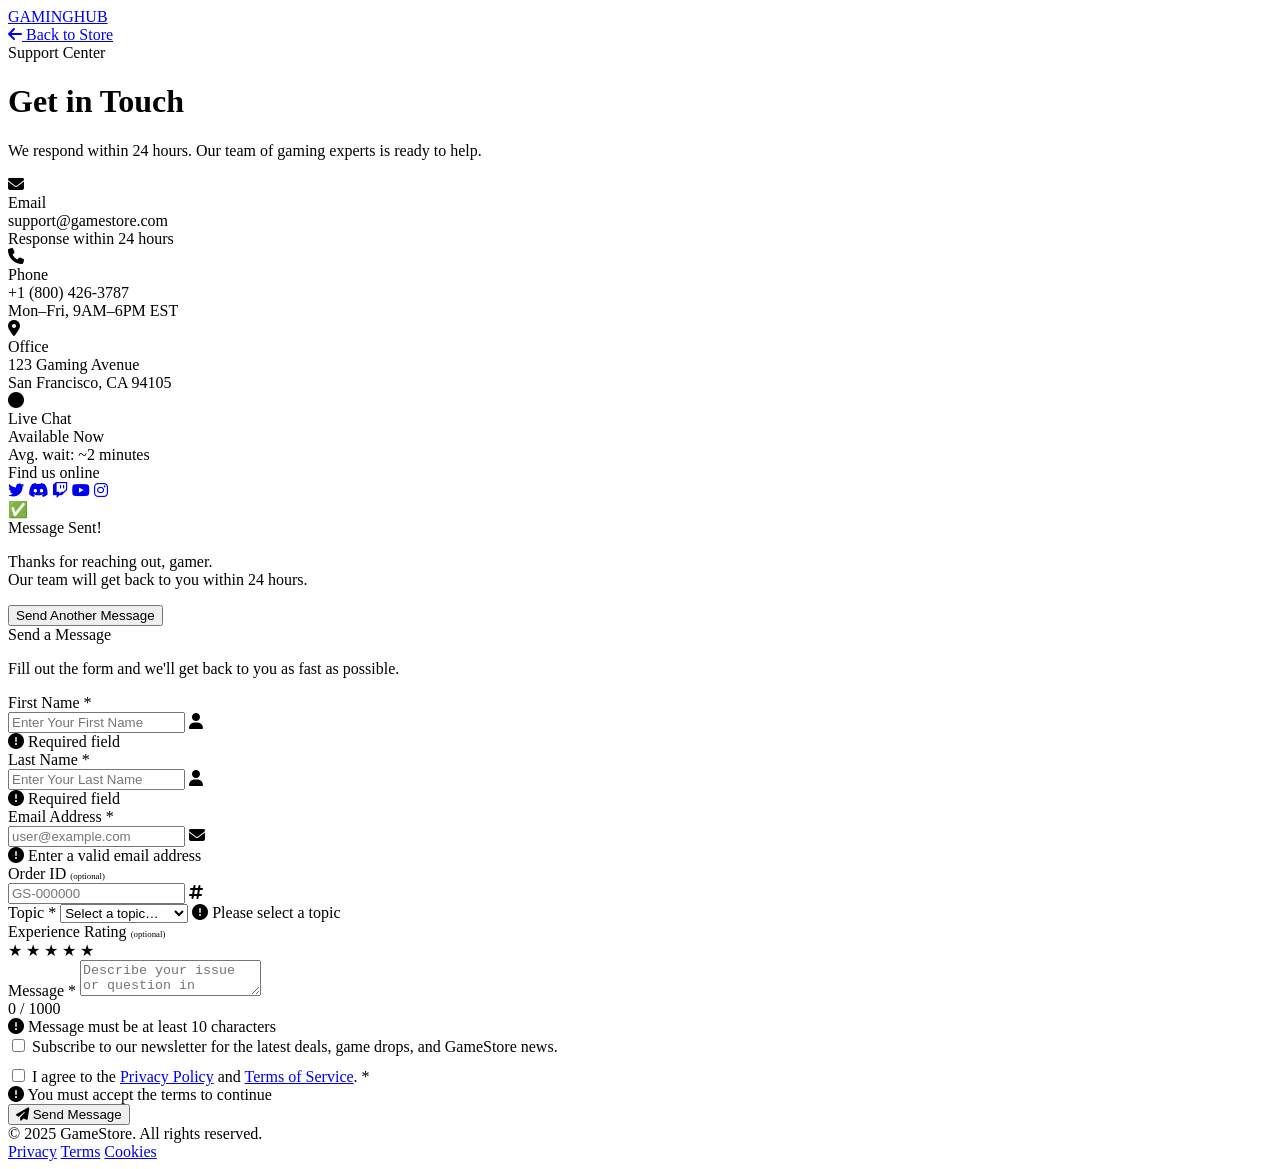
==== contact.html @ 81af6575 "Add files via upload" ====
<!doctype html>
<html lang="en">
  <head>
    <meta charset="UTF-8" />
    <meta name="viewport" content="width=device-width, initial-scale=1.0" />
    <title>Contact Us — GamingHub</title>
    <link
      href="https://fonts.googleapis.com/css2?family=Orbitron:wght@400;600;700;900&family=Poppins:wght@300;400;500;600&display=swap"
      rel="stylesheet"
    />
    <link
      rel="stylesheet"
      href="https://cdnjs.cloudflare.com/ajax/libs/font-awesome/6.5.0/css/all.min.css"
    />
    <link rel="stylesheet" href="/css/contact_style.css" />
  </head>
  <body>
    <!-- BG -->
    <div class="bg-layer">
      <div class="bg-grid"></div>
      <div class="bg-orb bg-orb-1"></div>
      <div class="bg-orb bg-orb-2"></div>
      <div class="bg-orb bg-orb-3"></div>
    </div>

    <!-- NAVBAR -->
    <nav class="navbar">
      <div class="navbar-inner">
        <div class="logo">
            <a href="/index.html">
                GAMING<span>HUB</span>
            </a>
        </div>
        <a class="nav-back" href="/index.html">
          <i class="fas fa-arrow-left"></i> Back to Store
        </a>
      </div>
    </nav>

    <!-- MAIN -->
    <main>
      <div class="contact-wrapper">
        <!-- PAGE HEADER -->
        <div class="page-header">
          <div class="page-tag">Support Center</div>
          <h1 class="page-title">Get in <span class="accent">Touch</span></h1>
          <p class="page-subtitle">
            We respond within 24 hours. Our team of gaming experts is ready to
            help.
          </p>
        </div>

        <!-- GRID -->
        <div class="contact-grid">
          <!-- INFO PANEL -->
          <div class="info-panel">
            <div class="info-card" data-color="purple">
              <div class="info-card-inner">
                <div class="info-icon purple">
                  <i class="fas fa-envelope"></i>
                </div>
                <div>
                  <div class="info-text-label">Email</div>
                  <div class="info-text-value">support@gamestore.com</div>
                  <div class="info-text-sub">Response within 24 hours</div>
                </div>
              </div>
            </div>

            <div class="info-card" data-color="blue">
              <div class="info-card-inner">
                <div class="info-icon blue"><i class="fas fa-phone"></i></div>
                <div>
                  <div class="info-text-label">Phone</div>
                  <div class="info-text-value">+1 (800) 426-3787</div>
                  <div class="info-text-sub">Mon–Fri, 9AM–6PM EST</div>
                </div>
              </div>
            </div>

            <div class="info-card" data-color="cyan">
              <div class="info-card-inner">
                <div class="info-icon cyan">
                  <i class="fas fa-location-dot"></i>
                </div>
                <div>
                  <div class="info-text-label">Office</div>
                  <div class="info-text-value">123 Gaming Avenue</div>
                  <div class="info-text-sub">San Francisco, CA 94105</div>
                </div>
              </div>
            </div>

            <div class="info-card" data-color="green">
              <div class="info-card-inner">
                <div class="info-icon green"><i class="fas fa-circle"></i></div>
                <div>
                  <div class="info-text-label">Live Chat</div>
                  <div class="info-text-value">Available Now</div>
                  <div class="info-text-sub">Avg. wait: ~2 minutes</div>
                </div>
              </div>
            </div>

            <div class="social-card">
              <div class="social-card-label">Find us online</div>
              <div class="social-row">
                <a class="social-btn twitter" href="#" title="Twitter"
                  ><i class="fab fa-twitter"></i
                ></a>
                <a class="social-btn discord" href="#" title="Discord"
                  ><i class="fab fa-discord"></i
                ></a>
                <a class="social-btn twitch" href="#" title="Twitch"
                  ><i class="fab fa-twitch"></i
                ></a>
                <a class="social-btn youtube" href="#" title="YouTube"
                  ><i class="fab fa-youtube"></i
                ></a>
                <a class="social-btn instagram" href="#" title="Instagram"
                  ><i class="fab fa-instagram"></i
                ></a>
              </div>
            </div>
          </div>
          <!-- /info-panel -->

          <!-- FORM CARD -->
          <div class="form-card">
            <!-- Success State (hidden by default) -->
            <div class="success-overlay" id="successOverlay">
              <div class="success-icon">✅</div>
              <div class="success-title">Message Sent!</div>
              <p class="success-msg">
                Thanks for reaching out, gamer.<br />Our team will get back to
                you within 24 hours.
              </p>
              <button class="btn-reset" onclick="resetForm()">
                Send Another Message
              </button>
            </div>

            <!-- Form -->
            <div id="formContent">
              <div class="form-card-title">Send a Message</div>
              <p class="form-card-sub">
                Fill out the form and we'll get back to you as fast as possible.
              </p>

              <div class="form-row">
                <!-- First Name -->
                <div class="field" id="field-fname">
                  <label>First Name <span class="req">*</span></label>
                  <div class="field-icon-wrap">
                    <input
                      type="text"
                      id="fname"
                      placeholder="Enter Your First Name"
                      autocomplete="given-name"
                    />
                    <i class="fas fa-user"></i>
                  </div>
                  <span class="error-msg"
                    ><i class="fas fa-circle-exclamation"></i> Required
                    field</span
                  >
                </div>
                <!-- Last Name -->
                <div class="field" id="field-lname">
                  <label>Last Name <span class="req">*</span></label>
                  <div class="field-icon-wrap">
                    <input
                      type="text"
                      id="lname"
                      placeholder="Enter Your Last Name"
                      autocomplete="family-name"
                    />
                    <i class="fas fa-user"></i>
                  </div>
                  <span class="error-msg"
                    ><i class="fas fa-circle-exclamation"></i> Required
                    field</span
                  >
                </div>
              </div>

              <!-- Email -->
              <div class="field" id="field-email">
                <label>Email Address <span class="req">*</span></label>
                <div class="field-icon-wrap">
                  <input
                    type="email"
                    id="email"
                    placeholder="user@example.com"
                    autocomplete="email"
                  />
                  <i class="fas fa-envelope"></i>
                </div>
                <span class="error-msg"
                  ><i class="fas fa-circle-exclamation"></i> Enter a valid email
                  address</span
                >
              </div>

              <!-- Order ID -->
              <div class="field" id="field-order">
                <label
                  >Order ID
                  <span style="color: var(--text-muted); font-size: 0.55rem"
                    >(optional)</span
                  ></label
                >
                <div class="field-icon-wrap">
                  <input type="text" id="order" placeholder="GS-000000" />
                  <i class="fas fa-hashtag"></i>
                </div>
              </div>

              <!-- Topic -->
              <div class="field" id="field-topic">
                <label>Topic <span class="req">*</span></label>
                <select id="topic">
                  <option value="" disabled selected>Select a topic…</option>
                  <option value="order">Order Issue</option>
                  <option value="refund">Refund / Return</option>
                  <option value="technical">Technical Support</option>
                  <option value="account">Account Help</option>
                  <option value="other">Other</option>
                </select>
                <span class="error-msg"
                  ><i class="fas fa-circle-exclamation"></i> Please select a
                  topic</span
                >
              </div>

              <!-- Rating -->
              <div class="field">
                <label
                  >Experience Rating
                  <span style="color: var(--text-muted); font-size: 0.55rem"
                    >(optional)</span
                  ></label
                >
                <div class="rating-row" id="ratingRow">
                  <span class="rating-star" data-val="1">★</span>
                  <span class="rating-star" data-val="2">★</span>
                  <span class="rating-star" data-val="3">★</span>
                  <span class="rating-star" data-val="4">★</span>
                  <span class="rating-star" data-val="5">★</span>
                </div>
              </div>

              <!-- Message -->
              <div class="field" id="field-message">
                <label>Message <span class="req">*</span></label>
                <textarea
                  id="message"
                  placeholder="Describe your issue or question in detail…"
                  maxlength="1000"
                ></textarea>
                <div class="field-footer">
                  <span class="char-count" id="charCount">0 / 1000</span>
                </div>
                <span class="error-msg"
                  ><i class="fas fa-circle-exclamation"></i> Message must be at
                  least 10 characters</span
                >
              </div>

              <!-- Newsletter checkbox -->
              <div class="checkbox-field">
                <input type="checkbox" id="newsletter" />
                <label for="newsletter">
                  Subscribe to our newsletter for the latest deals, game drops,
                  and GameStore news.
                </label>
              </div>

              <!-- Terms checkbox -->
              <div class="checkbox-field" style="margin-top: 10px">
                <input type="checkbox" id="terms" />
                <label for="terms">
                  I agree to the <a href="#">Privacy Policy</a> and
                  <a href="#">Terms of Service</a>.
                  <span class="req" style="color: var(--neon-pink)">*</span>
                </label>
              </div>
              <span class="error-msg" id="terms-error" style="margin-top: 4px"
                ><i class="fas fa-circle-exclamation"></i> You must accept the
                terms to continue</span
              >

              <!-- Submit -->
              <div class="submit-row">
                <button
                  class="btn-submit"
                  id="submitBtn"
                  onclick="handleSubmit()"
                >
                  <div class="spinner"></div>
                  <i class="fas fa-paper-plane btn-icon"></i>
                  <span>Send Message</span>
                </button>
              </div>
            </div>
            <!-- /formContent -->
          </div>
          <!-- /form-card -->
        </div>
        <!-- /contact-grid -->
      </div>
    </main>

    <!-- FOOTER -->
    <footer>
      <div class="footer-copy">© 2025 GameStore. All rights reserved.</div>
      <div class="footer-links">
        <a href="#">Privacy</a>
        <a href="#">Terms</a>
        <a href="#">Cookies</a>
      </div>
    </footer>
    <script src="/js/contact.js"></script>
  </body>
</html>
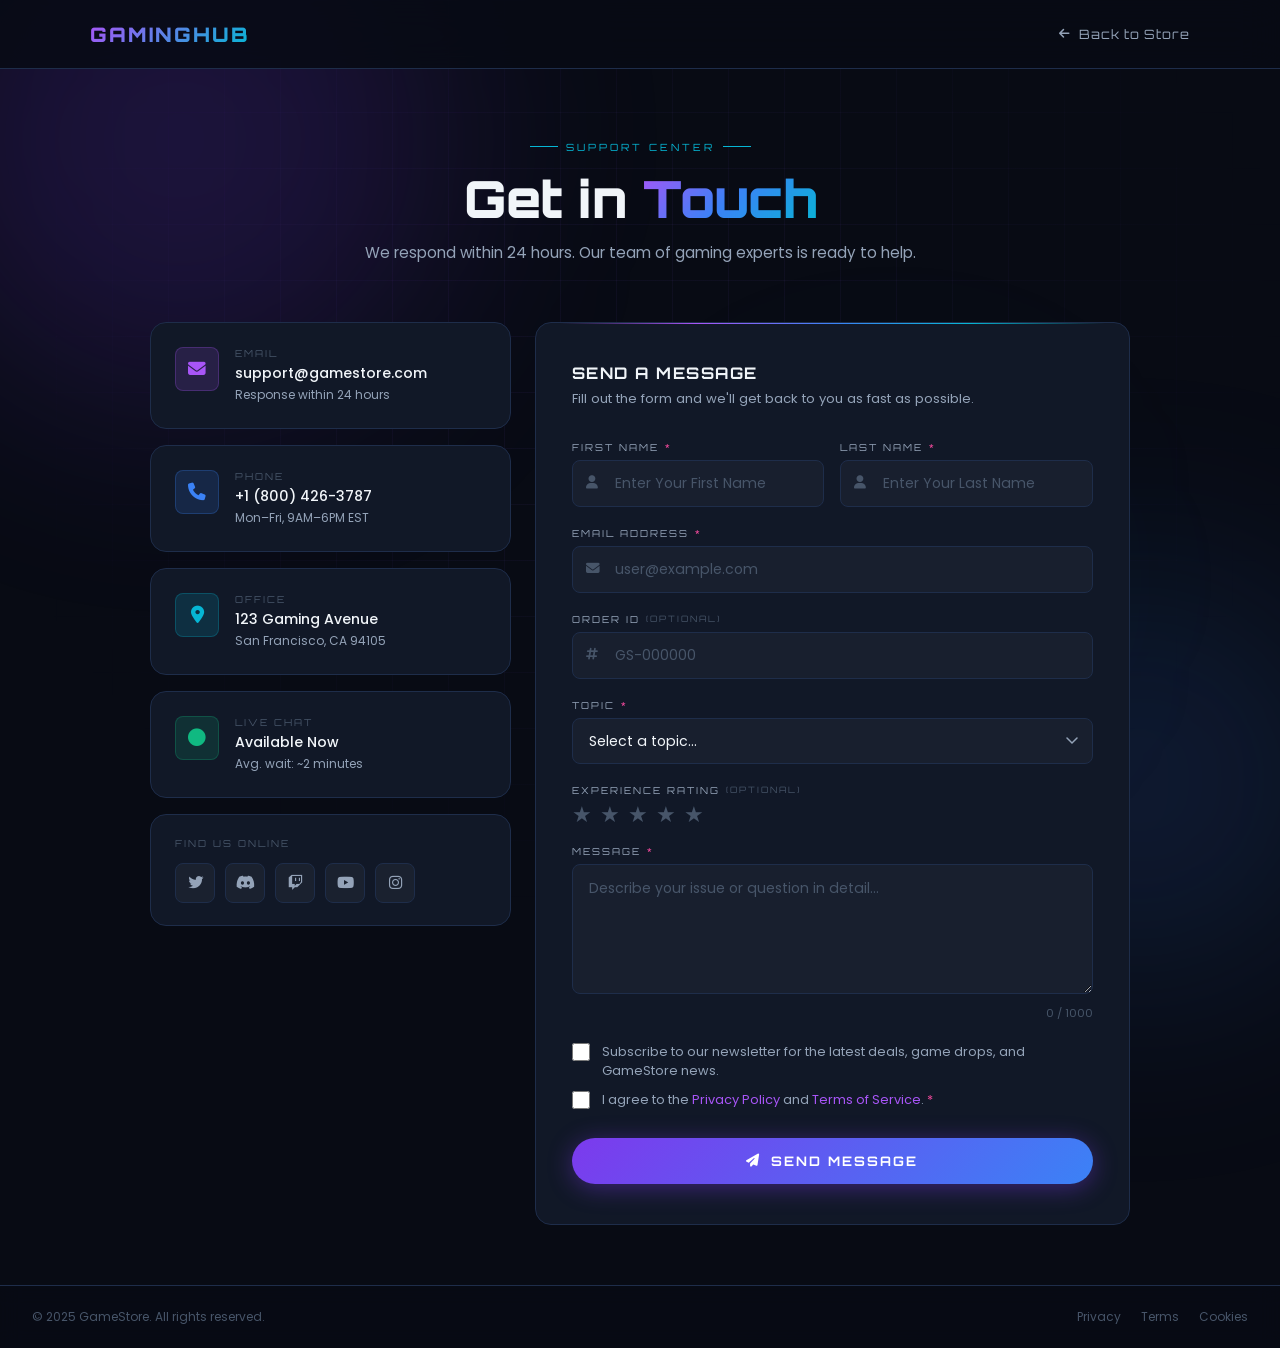
==== commit 3b11fb88: "Add files via upload" ====
--- a/contact.html
+++ b/contact.html
@@ -12,7 +12,7 @@
       rel="stylesheet"
       href="https://cdnjs.cloudflare.com/ajax/libs/font-awesome/6.5.0/css/all.min.css"
     />
-    <link rel="stylesheet" href="/css/contact_style.css" />
+    <link rel="stylesheet" href="assets/css/contact_style.css" />
   </head>
   <body>
     <!-- BG -->
@@ -320,6 +320,6 @@
         <a href="#">Cookies</a>
       </div>
     </footer>
-    <script src="/js/contact.js"></script>
+    <script src="assets/js/contact.js"></script>
   </body>
 </html>
--- a/assets/css/contact_style.css
+++ b/assets/css/contact_style.css
@@ -0,0 +1,482 @@
+/* ===== VARIABLES (matches GameStore) ===== */
+  :root {
+    --bg-primary:    #080b14;
+    --bg-secondary:  #0d1120;
+    --bg-card:       #111827;
+    --bg-card-hover: #161f35;
+    --neon-purple:   #a855f7;
+    --neon-blue:     #3b82f6;
+    --neon-cyan:     #06b6d4;
+    --neon-green:    #10b981;
+    --neon-pink:     #ec4899;
+    --accent:        #7c3aed;
+    --text-primary:  #f1f5f9;
+    --text-secondary:#94a3b8;
+    --text-muted:    #475569;
+    --border:        #1e2d4a;
+    --border-glow:   rgba(139,92,246,0.35);
+    --glow-purple:   0 0 24px rgba(168,85,247,0.45), 0 0 60px rgba(168,85,247,0.12);
+    --glow-blue:     0 0 24px rgba(59,130,246,0.4);
+    --radius:        12px;
+    --radius-sm:     8px;
+    --radius-lg:     16px;
+    --transition:    all 0.3s cubic-bezier(0.4,0,0.2,1);
+  }
+
+  /* ===== RESET ===== */
+  *, *::before, *::after { margin:0; padding:0; box-sizing:border-box; }
+  html { scroll-behavior:smooth; }
+
+  body {
+    font-family: 'Poppins', sans-serif;
+    background: var(--bg-primary);
+    color: var(--text-primary);
+    min-height: 100vh;
+    display: flex;
+    flex-direction: column;
+    overflow-x: hidden;
+  }
+
+  /* ===== ANIMATED BACKGROUND ===== */
+  .bg-layer {
+    position: fixed; inset: 0; z-index: 0; pointer-events: none;
+  }
+  .bg-grid {
+    position: absolute; inset: 0;
+    background-image:
+      linear-gradient(rgba(139,92,246,0.055) 1px, transparent 1px),
+      linear-gradient(90deg, rgba(139,92,246,0.055) 1px, transparent 1px);
+    background-size: 56px 56px;
+    mask-image: radial-gradient(ellipse at 50% 40%, black 20%, transparent 75%);
+  }
+  .bg-orb {
+    position: absolute; border-radius: 50%; filter: blur(110px);
+  }
+  .bg-orb-1 {
+    width: 520px; height: 520px;
+    background: rgba(124,58,237,0.18);
+    top: -120px; left: -80px;
+    animation: drift1 14s ease-in-out infinite alternate;
+  }
+  .bg-orb-2 {
+    width: 400px; height: 400px;
+    background: rgba(59,130,246,0.14);
+    bottom: -80px; right: -60px;
+    animation: drift2 18s ease-in-out infinite alternate;
+  }
+  .bg-orb-3 {
+    width: 260px; height: 260px;
+    background: rgba(6,182,212,0.1);
+    top: 50%; right: 20%;
+    animation: drift1 22s ease-in-out infinite alternate-reverse;
+  }
+  @keyframes drift1 { from { transform: translate(0,0) scale(1); } to { transform: translate(40px,30px) scale(1.08); } }
+  @keyframes drift2 { from { transform: translate(0,0); } to { transform: translate(-30px,-40px); } }
+
+  /* ===== NAVBAR ===== */
+  .navbar {
+    position: relative; z-index: 10;
+    padding: 0 32px;
+    background: rgba(8,11,20,0.85);
+    backdrop-filter: blur(20px);
+    border-bottom: 1px solid var(--border);
+  }
+  .navbar-inner {
+    max-width: 1100px; margin: 0 auto;
+    display: flex; align-items: center; justify-content: space-between;
+    height: 68px;
+  }
+  .logo {
+    font-family: 'Orbitron', monospace;
+    font-size: 1.25rem; font-weight: 900; letter-spacing: 2px;
+    background: linear-gradient(135deg, var(--neon-purple), var(--neon-cyan));
+    -webkit-background-clip: text; -webkit-text-fill-color: transparent;
+    background-clip: text; text-decoration: none; cursor: pointer;
+  }
+  .logo a{
+    text-decoration: none;
+  }
+  .nav-back {
+    display: inline-flex; align-items: center; gap: 8px;
+    font-size: 0.8rem; color: var(--text-secondary);
+    text-decoration: none; cursor: pointer;
+    transition: var(--transition);
+    font-family: 'Orbitron', monospace; letter-spacing: 1px;
+  }
+  .nav-back:hover { color: var(--neon-purple); }
+  .nav-back i { font-size: 0.75rem; }
+
+  /* ===== MAIN LAYOUT ===== */
+  main {
+    flex: 1; position: relative; z-index: 1;
+    display: flex; align-items: center; justify-content: center;
+    padding: 60px 24px;
+  }
+
+  .contact-wrapper {
+    width: 100%; max-width: 980px;
+  }
+
+  /* ===== PAGE HEADER ===== */
+  .page-header {
+    text-align: center; margin-bottom: 56px;
+    animation: fadeUp 0.6s ease both;
+  }
+  .page-tag {
+    display: inline-flex; align-items: center; gap: 8px;
+    font-family: 'Orbitron', monospace; font-size: 0.62rem;
+    letter-spacing: 3px; text-transform: uppercase;
+    color: var(--neon-cyan); margin-bottom: 18px;
+  }
+  .page-tag::before, .page-tag::after {
+    content: ''; display: inline-block;
+    width: 28px; height: 1px; background: var(--neon-cyan);
+  }
+  .page-title {
+    font-family: 'Orbitron', monospace;
+    font-size: clamp(2rem, 5vw, 3.2rem);
+    font-weight: 900; line-height: 1.08;
+    letter-spacing: -0.5px; margin-bottom: 14px;
+  }
+  .page-title .accent {
+    background: linear-gradient(135deg, var(--neon-purple), var(--neon-blue), var(--neon-cyan));
+    -webkit-background-clip: text; -webkit-text-fill-color: transparent;
+    background-clip: text;
+  }
+  .page-subtitle { color: var(--text-secondary); font-size: 0.95rem; line-height: 1.7; }
+
+  /* ===== GRID ===== */
+  .contact-grid {
+    display: grid;
+    grid-template-columns: 1fr 1.65fr;
+    gap: 24px;
+    animation: fadeUp 0.7s ease 0.1s both;
+  }
+
+  /* ===== INFO PANEL ===== */
+  .info-panel {
+    display: flex; flex-direction: column; gap: 16px;
+  }
+
+  .info-card {
+    background: var(--bg-card);
+    border: 1px solid var(--border);
+    border-radius: var(--radius-lg);
+    padding: 24px;
+    transition: var(--transition);
+    position: relative; overflow: hidden;
+  }
+  .info-card::before {
+    content: ''; position: absolute; inset: 0;
+    opacity: 0; transition: var(--transition);
+    border-radius: var(--radius-lg);
+  }
+  .info-card:hover { border-color: var(--border-glow); transform: translateY(-2px); }
+  .info-card:hover::before { opacity: 1; }
+  .info-card[data-color="purple"]::before { background: linear-gradient(135deg, rgba(168,85,247,0.08), transparent); }
+  .info-card[data-color="blue"]::before   { background: linear-gradient(135deg, rgba(59,130,246,0.08), transparent); }
+  .info-card[data-color="cyan"]::before   { background: linear-gradient(135deg, rgba(6,182,212,0.08), transparent); }
+  .info-card[data-color="green"]::before  { background: linear-gradient(135deg, rgba(16,185,129,0.08), transparent); }
+  .info-card[data-color="purple"]:hover { box-shadow: 0 8px 32px rgba(168,85,247,0.15); }
+  .info-card[data-color="blue"]:hover   { box-shadow: 0 8px 32px rgba(59,130,246,0.15); }
+  .info-card[data-color="cyan"]:hover   { box-shadow: 0 8px 32px rgba(6,182,212,0.15); }
+  .info-card[data-color="green"]:hover  { box-shadow: 0 8px 32px rgba(16,185,129,0.15); }
+
+  .info-card-inner { position: relative; z-index: 1; display: flex; gap: 16px; align-items: flex-start; }
+  .info-icon {
+    width: 44px; height: 44px; border-radius: var(--radius-sm);
+    display: flex; align-items: center; justify-content: center;
+    font-size: 1.1rem; flex-shrink: 0;
+  }
+  .info-icon.purple { background: rgba(168,85,247,0.15); color: var(--neon-purple); border: 1px solid rgba(168,85,247,0.25); }
+  .info-icon.blue   { background: rgba(59,130,246,0.15);  color: var(--neon-blue);   border: 1px solid rgba(59,130,246,0.25); }
+  .info-icon.cyan   { background: rgba(6,182,212,0.15);   color: var(--neon-cyan);   border: 1px solid rgba(6,182,212,0.25); }
+  .info-icon.green  { background: rgba(16,185,129,0.15);  color: var(--neon-green);  border: 1px solid rgba(16,185,129,0.25); }
+
+  .info-text-label {
+    font-family: 'Orbitron', monospace; font-size: 0.6rem;
+    letter-spacing: 2px; text-transform: uppercase;
+    color: var(--text-muted); margin-bottom: 4px;
+  }
+  .info-text-value { font-weight: 500; font-size: 0.88rem; color: var(--text-primary); }
+  .info-text-sub   { font-size: 0.75rem; color: var(--text-secondary); margin-top: 2px; }
+
+  /* Social row */
+  .social-card {
+    background: var(--bg-card);
+    border: 1px solid var(--border);
+    border-radius: var(--radius-lg);
+    padding: 22px 24px;
+  }
+  .social-card-label {
+    font-family: 'Orbitron', monospace; font-size: 0.6rem;
+    letter-spacing: 2px; text-transform: uppercase;
+    color: var(--text-muted); margin-bottom: 14px;
+  }
+  .social-row { display: flex; gap: 10px; flex-wrap: wrap; }
+  .social-btn {
+    width: 40px; height: 40px;
+    background: rgba(255,255,255,0.04);
+    border: 1px solid var(--border); border-radius: var(--radius-sm);
+    display: flex; align-items: center; justify-content: center;
+    color: var(--text-secondary); font-size: 0.95rem;
+    text-decoration: none; transition: var(--transition);
+    cursor: pointer;
+  }
+  .social-btn:hover { color: white; transform: translateY(-2px); }
+  .social-btn.twitter:hover  { border-color: #1da1f2; color: #1da1f2; box-shadow: 0 4px 16px rgba(29,161,242,0.2); }
+  .social-btn.discord:hover  { border-color: #5865f2; color: #5865f2; box-shadow: 0 4px 16px rgba(88,101,242,0.2); }
+  .social-btn.twitch:hover   { border-color: #9146ff; color: #9146ff; box-shadow: 0 4px 16px rgba(145,70,255,0.2); }
+  .social-btn.youtube:hover  { border-color: #ff0000; color: #ff0000; box-shadow: 0 4px 16px rgba(255,0,0,0.2); }
+  .social-btn.instagram:hover{ border-color: #e1306c; color: #e1306c; box-shadow: 0 4px 16px rgba(225,48,108,0.2); }
+
+  /* ===== FORM CARD ===== */
+  .form-card {
+    background: var(--bg-card);
+    border: 1px solid var(--border);
+    border-radius: var(--radius-lg);
+    padding: 40px 36px;
+    position: relative; overflow: hidden;
+  }
+  .form-card::before {
+    content: '';
+    position: absolute; top: -1px; left: 24px; right: 24px; height: 2px;
+    background: linear-gradient(90deg, transparent, var(--neon-purple), var(--neon-blue), var(--neon-cyan), transparent);
+    border-radius: 0 0 2px 2px;
+  }
+  .form-card-title {
+    font-family: 'Orbitron', monospace; font-size: 1rem;
+    font-weight: 700; letter-spacing: 1.5px; text-transform: uppercase;
+    margin-bottom: 6px;
+  }
+  .form-card-sub { font-size: 0.82rem; color: var(--text-secondary); margin-bottom: 32px; }
+
+  /* ===== FORM FIELDS ===== */
+  .form-row { display: grid; grid-template-columns: 1fr 1fr; gap: 16px; }
+
+  .field { display: flex; flex-direction: column; gap: 7px; margin-bottom: 20px; }
+  .field:last-of-type { margin-bottom: 0; }
+
+  .field label {
+    font-family: 'Orbitron', monospace; font-size: 0.6rem;
+    letter-spacing: 2px; text-transform: uppercase;
+    color: var(--text-secondary);
+    display: flex; align-items: center; gap: 6px;
+  }
+  .field label .req { color: var(--neon-pink); }
+
+  .field input,
+  .field select,
+  .field textarea {
+    background: rgba(255,255,255,0.03);
+    border: 1px solid var(--border);
+    border-radius: var(--radius-sm);
+    color: var(--text-primary);
+    font-family: 'Poppins', sans-serif; font-size: 0.88rem;
+    padding: 12px 16px;
+    outline: none;
+    transition: var(--transition);
+    width: 100%;
+  }
+  .field input::placeholder,
+  .field textarea::placeholder { color: var(--text-muted); }
+
+  .field input:focus,
+  .field select:focus,
+  .field textarea:focus {
+    border-color: var(--neon-purple);
+    background: rgba(139,92,246,0.06);
+    box-shadow: 0 0 0 3px rgba(168,85,247,0.12);
+  }
+  .field input:focus + .field-line,
+  .field textarea:focus + .field-line { width: 100%; }
+
+  .field select {
+    appearance: none;
+    background-image: url("data:image/svg+xml,%3Csvg xmlns='http://www.w3.org/2000/svg' width='12' height='8' viewBox='0 0 12 8'%3E%3Cpath d='M1 1l5 5 5-5' stroke='%2394a3b8' stroke-width='1.5' fill='none' stroke-linecap='round'/%3E%3C/svg%3E");
+    background-repeat: no-repeat;
+    background-position: right 14px center;
+    cursor: pointer;
+  }
+  .field select option { background: #111827; color: var(--text-primary); }
+
+  .field textarea { resize: vertical; min-height: 130px; line-height: 1.6; }
+
+  /* Char counter */
+  .field-footer { display: flex; justify-content: flex-end; margin-top: 4px; }
+  .char-count { font-size: 0.7rem; color: var(--text-muted); transition: var(--transition); }
+  .char-count.warn { color: var(--neon-pink); }
+
+  /* Input with icon */
+  .field-icon-wrap { position: relative; }
+  .field-icon-wrap input { padding-left: 42px; }
+  .field-icon-wrap i {
+    position: absolute; left: 14px; top: 50%; transform: translateY(-50%);
+    color: var(--text-muted); font-size: 0.85rem; transition: var(--transition);
+    pointer-events: none;
+  }
+  .field-icon-wrap input:focus ~ i,
+  .field-icon-wrap:focus-within i { color: var(--neon-purple); }
+
+  /* Rating selector */
+  .rating-row { display: flex; gap: 8px; align-items: center; }
+  .rating-star {
+    font-size: 1.4rem; cursor: pointer;
+    color: var(--text-muted);
+    transition: var(--transition);
+    user-select: none;
+    line-height: 1;
+  }
+  .rating-star.active { color: #f59e0b; text-shadow: 0 0 8px rgba(245,158,11,0.5); }
+  .rating-star:hover { transform: scale(1.2); }
+
+  /* Checkbox row */
+  .checkbox-field {
+    display: flex; align-items: flex-start; gap: 12px;
+    margin-top: 8px;
+  }
+  .checkbox-field input[type="checkbox"] {
+    width: 18px; height: 18px; border-radius: 4px;
+    border: 1px solid var(--border);
+    background: rgba(255,255,255,0.03);
+    accent-color: var(--neon-purple);
+    cursor: pointer; flex-shrink: 0; margin-top: 1px;
+    transition: var(--transition);
+  }
+  .checkbox-field label {
+    font-family: 'Poppins', sans-serif; font-size: 0.8rem;
+    letter-spacing: 0; text-transform: none; color: var(--text-secondary);
+    cursor: pointer; line-height: 1.5;
+  }
+  .checkbox-field label a { color: var(--neon-purple); text-decoration: none; }
+  .checkbox-field label a:hover { text-decoration: underline; }
+
+  /* Submit button */
+  .submit-row { margin-top: 28px; }
+  .btn-submit {
+    width: 100%; padding: 15px 32px;
+    background: linear-gradient(135deg, var(--accent), var(--neon-blue));
+    border: none; border-radius: 100px;
+    color: white; cursor: pointer;
+    font-family: 'Orbitron', monospace; font-size: 0.82rem;
+    font-weight: 700; letter-spacing: 2px; text-transform: uppercase;
+    display: flex; align-items: center; justify-content: center; gap: 10px;
+    transition: var(--transition);
+    box-shadow: 0 4px 24px rgba(124,58,237,0.4);
+    position: relative; overflow: hidden;
+  }
+  .btn-submit::before {
+    content: '';
+    position: absolute; inset: 0;
+    background: linear-gradient(135deg, var(--neon-purple), var(--neon-cyan));
+    opacity: 0; transition: var(--transition);
+  }
+  .btn-submit:hover {
+    transform: translateY(-2px);
+    box-shadow: 0 8px 36px rgba(124,58,237,0.6), var(--glow-purple);
+  }
+  .btn-submit:hover::before { opacity: 1; }
+  .btn-submit span, .btn-submit i { position: relative; z-index: 1; }
+  .btn-submit:active { transform: translateY(0); }
+  .btn-submit.loading { pointer-events: none; opacity: 0.75; }
+  .btn-submit .spinner {
+    display: none; width: 16px; height: 16px;
+    border: 2px solid rgba(255,255,255,0.3);
+    border-top-color: white; border-radius: 50%;
+    animation: spin 0.7s linear infinite;
+  }
+  .btn-submit.loading .spinner { display: block; }
+  .btn-submit.loading .btn-icon { display: none; }
+  @keyframes spin { to { transform: rotate(360deg); } }
+
+  /* ===== SUCCESS STATE ===== */
+  .success-overlay {
+    display: none; flex-direction: column;
+    align-items: center; justify-content: center;
+    text-align: center; padding: 40px 20px;
+    animation: scaleIn 0.5s cubic-bezier(0.34,1.56,0.64,1);
+  }
+  .success-overlay.show { display: flex; }
+  @keyframes scaleIn { from { opacity:0; transform:scale(0.8); } to { opacity:1; transform:scale(1); } }
+  .success-icon {
+    width: 80px; height: 80px; border-radius: 50%;
+    background: rgba(16,185,129,0.15);
+    border: 2px solid rgba(16,185,129,0.4);
+    display: flex; align-items: center; justify-content: center;
+    font-size: 2rem; margin-bottom: 24px;
+    box-shadow: 0 0 40px rgba(16,185,129,0.3);
+    animation: pulse-green 2s ease-in-out infinite;
+  }
+  @keyframes pulse-green {
+    0%,100% { box-shadow: 0 0 30px rgba(16,185,129,0.3); }
+    50%      { box-shadow: 0 0 60px rgba(16,185,129,0.5); }
+  }
+  .success-title {
+    font-family: 'Orbitron', monospace; font-size: 1.3rem;
+    font-weight: 900; margin-bottom: 10px;
+    background: linear-gradient(135deg, var(--neon-green), var(--neon-cyan));
+    -webkit-background-clip: text; -webkit-text-fill-color: transparent;
+    background-clip: text;
+  }
+  .success-msg { color: var(--text-secondary); font-size: 0.88rem; line-height: 1.7; margin-bottom: 28px; }
+  .btn-reset {
+    background: transparent; border: 1px solid var(--neon-purple);
+    color: var(--neon-purple); border-radius: 100px;
+    padding: 11px 28px; cursor: pointer;
+    font-family: 'Orbitron', monospace; font-size: 0.72rem;
+    letter-spacing: 1.5px; text-transform: uppercase;
+    transition: var(--transition);
+  }
+  .btn-reset:hover { background: var(--neon-purple); color: white; box-shadow: var(--glow-purple); }
+
+  /* ===== VALIDATION ===== */
+  .field.error input,
+  .field.error select,
+  .field.error textarea {
+    border-color: var(--neon-pink);
+    background: rgba(236,72,153,0.05);
+  }
+  .error-msg {
+    font-size: 0.7rem; color: var(--neon-pink);
+    display: none; align-items: center; gap: 4px;
+    animation: fadeUp 0.2s ease;
+  }
+  .field.error .error-msg { display: flex; }
+
+  /* ===== FOOTER ===== */
+  footer {
+    position: relative; z-index: 1;
+    border-top: 1px solid var(--border);
+    padding: 22px 32px;
+    display: flex; align-items: center; justify-content: space-between;
+    background: rgba(8,11,20,0.7);
+    backdrop-filter: blur(10px);
+    flex-wrap: wrap; gap: 12px;
+  }
+  .footer-copy { font-size: 0.75rem; color: var(--text-muted); }
+  .footer-links { display: flex; gap: 20px; }
+  .footer-links a {
+    font-size: 0.75rem; color: var(--text-muted);
+    text-decoration: none; transition: var(--transition);
+  }
+  .footer-links a:hover { color: var(--neon-purple); }
+
+  /* ===== ANIMATIONS ===== */
+  @keyframes fadeUp {
+    from { opacity:0; transform: translateY(16px); }
+    to   { opacity:1; transform: translateY(0); }
+  }
+
+  /* ===== RESPONSIVE ===== */
+  @media (max-width: 860px) {
+    .contact-grid { grid-template-columns: 1fr; }
+    .info-panel { flex-direction: row; flex-wrap: wrap; }
+    .info-card  { flex: 1; min-width: 200px; }
+    .social-card { width: 100%; }
+    .form-card { padding: 28px 22px; }
+  }
+  @media (max-width: 560px) {
+    .form-row { grid-template-columns: 1fr; }
+    .info-panel { flex-direction: column; }
+    main { padding: 40px 16px; }
+  }
